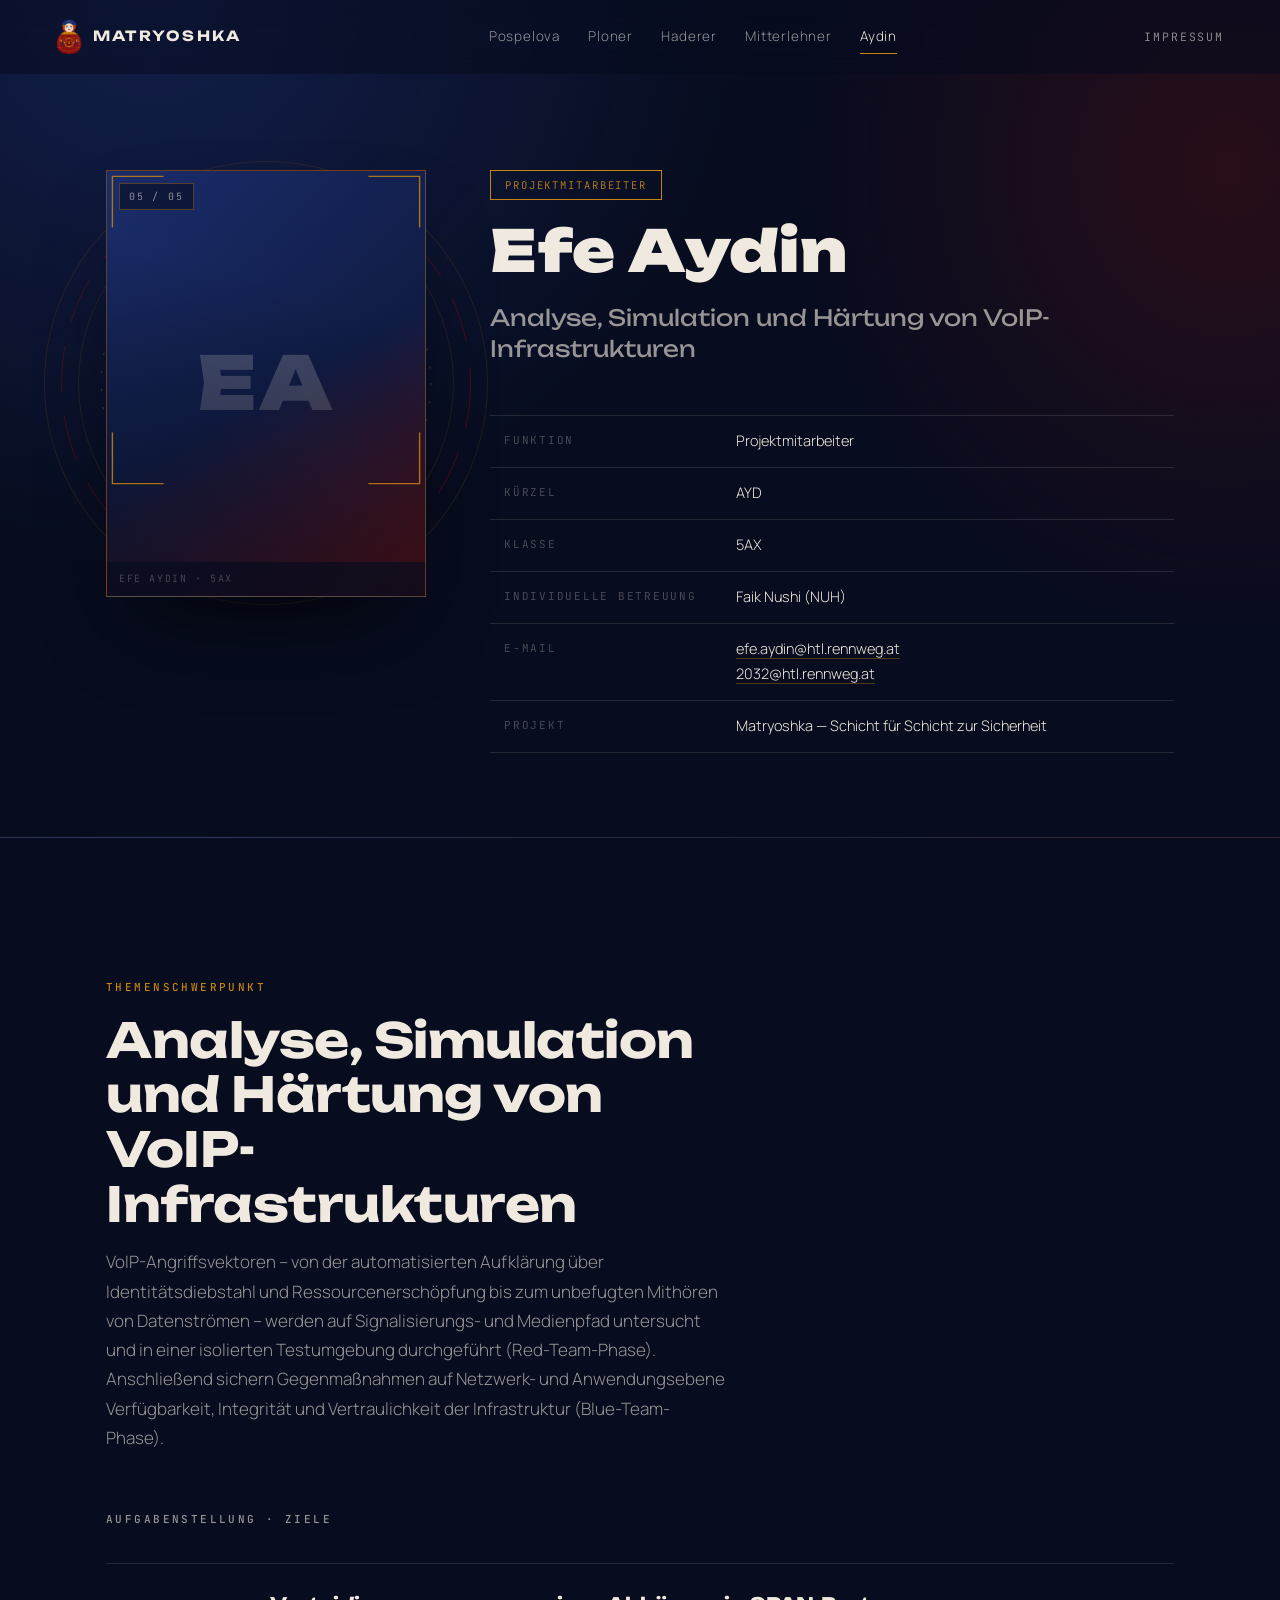
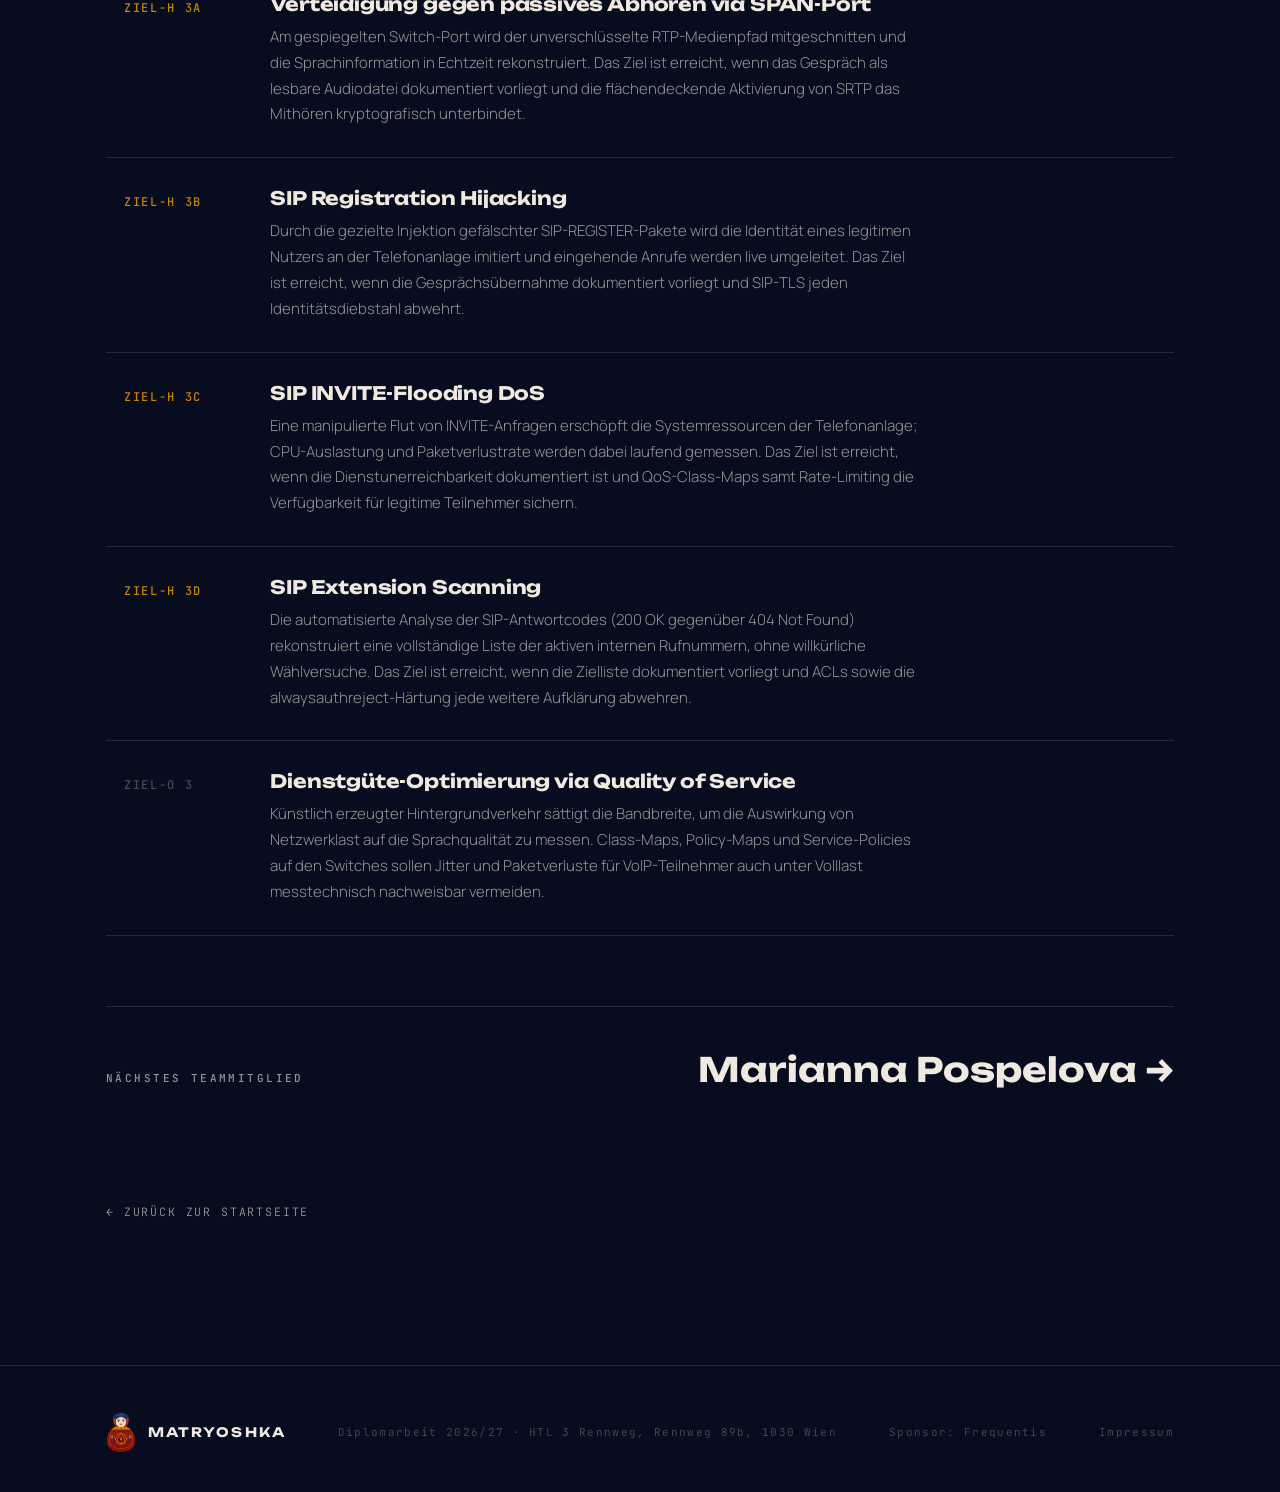
==== aydin/index.html @ a0eaccab "Push Webside" ====
<!DOCTYPE html>
<html lang="de">
<head>
<meta charset="UTF-8">
<meta name="viewport" content="width=device-width, initial-scale=1.0">
<title>Efe Aydin — Matryoshka</title>
<meta name="description" content="Efe Aydin, Projektmitarbeiter der Diplomarbeit Matryoshka: Analyse, Simulation und Härtung von VoIP-Infrastrukturen.">
<link rel="icon" href="../assets/logo-mark.png" type="image/png">
<link rel="preconnect" href="https://fonts.googleapis.com">
<link rel="preconnect" href="https://fonts.gstatic.com" crossorigin>
<link href="https://fonts.googleapis.com/css2?family=Unbounded:wght@400;700;900&family=Manrope:wght@300;400;600&family=JetBrains+Mono:wght@400;500&display=swap" rel="stylesheet">
<link rel="stylesheet" href="../css/style.css">
</head>
<body>

<a class="skip-link" href="#inhalt">Zum Inhalt springen</a>

<header class="topbar">
  <a class="brand" href="../index.html">
    <img src="../assets/logo-mark.png" alt="Logo Matryoshka">
    <span class="brand-name">Matryoshka</span>
  </a>
  <nav class="team-nav" aria-label="Projektteam">
    <a href="../pospelova/index.html">Pospelova</a>
    <a href="../ploner/index.html">Ploner</a>
    <a href="../haderer/index.html">Haderer</a>
    <a href="../mitterlehner/index.html">Mitterlehner</a>
    <a href="../aydin/index.html" aria-current="page">Aydin</a>
  </nav>
  <a class="imprint-link" href="../impressum/index.html">Impressum</a>
</header>

<main id="inhalt">

  <!-- ============ Person ============ -->
  <section class="person-hero">
    <div class="container person-grid">

      <div class="portrait-buehne">
        <svg class="portrait-ringe" viewBox="0 0 400 400" aria-hidden="true" focusable="false">
          <g stroke="#c58312" stroke-opacity="0.2">
            <circle cx="200" cy="200" r="120" stroke-width="1"/>
            <circle cx="200" cy="200" r="165" stroke-width="1"/>
            <circle cx="200" cy="200" r="195" stroke-width="1"/>
          </g>
          <g class="ring-spin">
            <circle cx="200" cy="200" r="145" stroke="#c58312" stroke-opacity="0.55" stroke-width="1" stroke-dasharray="2 14"/>
          </g>
          <g class="ring-spin ring-spin--rueck">
            <circle cx="200" cy="200" r="180" stroke="#8a120f" stroke-opacity="0.6" stroke-width="1" stroke-dasharray="40 22"/>
          </g>
        </svg>

        <figure class="portrait">
          <span class="portrait-marke" aria-hidden="true">05 / 05</span>
          <span class="initialen" aria-hidden="true">EA</span>
          <img src="Foto.jpeg" alt="Portrait von Efe Aydin"
               onerror="this.remove()">
          <svg class="portrait-ecken" viewBox="0 0 100 100" preserveAspectRatio="none" aria-hidden="true" focusable="false">
            <path d="M2,18 V2 H18"/>
            <path d="M82,2 H98 V18"/>
            <path d="M2,82 V98 H18"/>
            <path d="M98,82 V98 H82"/>
          </svg>
          <figcaption>Efe Aydin · 5AX</figcaption>
        </figure>
      </div>

      <div class="person-kopf">
        <span class="person-rolle">Projektmitarbeiter</span>
        <h1>Efe Aydin</h1>
        <p class="person-schwerpunkt">Analyse, Simulation und Härtung von VoIP-Infrastrukturen</p>

        <dl class="datenblatt">
          <div class="datenblatt-zeile"><dt>Funktion</dt><dd>Projektmitarbeiter</dd></div>
          <div class="datenblatt-zeile"><dt>Kürzel</dt><dd>AYD</dd></div>
          <div class="datenblatt-zeile"><dt>Klasse</dt><dd>5AX</dd></div>
          <div class="datenblatt-zeile"><dt>Individuelle Betreuung</dt><dd>Faik Nushi (NUH)</dd></div>
          <div class="datenblatt-zeile"><dt>E-Mail</dt><dd>
            <a href="mailto:efe.aydin@htl.rennweg.at">efe.aydin@htl.rennweg.at</a><br>
            <a href="mailto:2032@htl.rennweg.at">2032@htl.rennweg.at</a>
          </dd></div>
          <div class="datenblatt-zeile"><dt>Projekt</dt><dd>Matryoshka — Schicht für Schicht zur Sicherheit</dd></div>
        </dl>
      </div>

    </div>
  </section>

  <!-- ============ Aufgabenbereich ============ -->
  <section class="section">
    <div class="container">
      <div class="section-kopf reveal">
        <span class="label">Themenschwerpunkt</span>
        <h2>Analyse, Simulation und Härtung von VoIP-Infrastrukturen</h2>
        <p>VoIP-Angriffsvektoren – von der automatisierten Aufklärung über Identitätsdiebstahl und Ressourcenerschöpfung bis zum unbefugten Mithören von Datenströmen – werden auf Signalisierungs- und Medienpfad untersucht und in einer isolierten Testumgebung durchgeführt (Red-Team-Phase). Anschließend sichern Gegenmaßnahmen auf Netzwerk- und Anwendungsebene Verfügbarkeit, Integrität und Vertraulichkeit der Infrastruktur (Blue-Team-Phase).</p>
      </div>

      <div class="section-kopf reveal" style="margin-bottom:34px">
        <span class="label label--still">Aufgabenstellung · Ziele</span>
      </div>

      <div class="schichten">
        <article class="schicht reveal">
          <span class="schicht-kennung">ZIEL-H 3A</span>
          <div>
            <h3>Verteidigung gegen passives Abhören via SPAN-Port</h3>
            <p>Am gespiegelten Switch-Port wird der unverschlüsselte RTP-Medienpfad mitgeschnitten und die Sprachinformation in Echtzeit rekonstruiert. Das Ziel ist erreicht, wenn das Gespräch als lesbare Audiodatei dokumentiert vorliegt und die flächendeckende Aktivierung von SRTP das Mithören kryptografisch unterbindet.</p>
          </div>
        </article>
        <article class="schicht reveal">
          <span class="schicht-kennung">ZIEL-H 3B</span>
          <div>
            <h3>SIP Registration Hijacking</h3>
            <p>Durch die gezielte Injektion gefälschter SIP-REGISTER-Pakete wird die Identität eines legitimen Nutzers an der Telefonanlage imitiert und eingehende Anrufe werden live umgeleitet. Das Ziel ist erreicht, wenn die Gesprächsübernahme dokumentiert vorliegt und SIP-TLS jeden Identitätsdiebstahl abwehrt.</p>
          </div>
        </article>
        <article class="schicht reveal">
          <span class="schicht-kennung">ZIEL-H 3C</span>
          <div>
            <h3>SIP INVITE-Flooding DoS</h3>
            <p>Eine manipulierte Flut von INVITE-Anfragen erschöpft die Systemressourcen der Telefonanlage; CPU-Auslastung und Paketverlustrate werden dabei laufend gemessen. Das Ziel ist erreicht, wenn die Dienstunerreichbarkeit dokumentiert ist und QoS-Class-Maps samt Rate-Limiting die Verfügbarkeit für legitime Teilnehmer sichern.</p>
          </div>
        </article>
        <article class="schicht reveal">
          <span class="schicht-kennung">ZIEL-H 3D</span>
          <div>
            <h3>SIP Extension Scanning</h3>
            <p>Die automatisierte Analyse der SIP-Antwortcodes (200 OK gegenüber 404 Not Found) rekonstruiert eine vollständige Liste der aktiven internen Rufnummern, ohne willkürliche Wählversuche. Das Ziel ist erreicht, wenn die Zielliste dokumentiert vorliegt und ACLs sowie die alwaysauthreject-Härtung jede weitere Aufklärung abwehren.</p>
          </div>
        </article>
        <article class="schicht schicht--optional reveal">
          <span class="schicht-kennung">ZIEL-O 3</span>
          <div>
            <h3>Dienstgüte-Optimierung via Quality of Service</h3>
            <p>Künstlich erzeugter Hintergrundverkehr sättigt die Bandbreite, um die Auswirkung von Netzwerklast auf die Sprachqualität zu messen. Class-Maps, Policy-Maps und Service-Policies auf den Switches sollen Jitter und Paketverluste für VoIP-Teilnehmer auch unter Volllast messtechnisch nachweisbar vermeiden.</p>
          </div>
        </article>
      </div>

      <a class="naechste" href="../pospelova/index.html">
        <span class="label label--still">Nächstes Teammitglied</span>
        <span class="name">Marianna Pospelova →</span>
      </a>

      <a class="zurueck" href="../index.html">← Zurück zur Startseite</a>
    </div>
  </section>

</main>

<!-- ============ Fußzeile ============ -->
<footer class="footer">
  <div class="container footer-inner">
    <div class="footer-marke">
      <img src="../assets/logo-mark.png" alt="">
      <span>Matryoshka</span>
    </div>
    <p>Diplomarbeit 2026/27 · HTL 3 Rennweg, Rennweg 89b, 1030 Wien</p>
    <p class="footer-sponsor">Sponsor: <a href="https://www.frequentis.com/de" target="_blank" rel="noopener">Frequentis</a></p>
    <p><a href="../impressum/index.html">Impressum</a></p>
  </div>
</footer>

<script src="../js/main.js"></script>
</body>
</html>
---- css/style.css ----
/* ============================================================
   MATRYOSHKA — Schicht für Schicht zur Sicherheit
   Diplomarbeit HTL 3 Rennweg · 2026/27
   Zentrales Stylesheet
   ============================================================ */

/* ---------- 1. Design Tokens ---------------------------------- */
:root {
  /* Farben laut Vorgabe */
  --blau:        #1c2e6f;
  --rot:         #8a120f;
  --gold:        #c58312;   /* NUR für Akzente */

  /* Abstufungen (aus den Grundfarben abgeleitet) */
  --blau-tief:   #101c45;
  --nacht:       #070c1e;
  --nacht-2:     #0b1330;
  --rot-tief:    #5c0b09;

  /* Neutrale Töne */
  --bone:        #efe9df;
  --bone-dim:    rgba(239, 233, 223, 0.62);
  --bone-faint:  rgba(239, 233, 223, 0.28);
  --linie:       rgba(239, 233, 223, 0.12);
  --gold-linie:  rgba(197, 131, 18, 0.38);

  /* Typografie */
  --display: "Unbounded", "Trebuchet MS", sans-serif;
  --body:    "Manrope", "Segoe UI", system-ui, sans-serif;
  --mono:    "JetBrains Mono", "Consolas", monospace;

  /* Raster */
  --breite:  1180px;
  --rand:    clamp(20px, 5vw, 56px);
  --kopf-h:  74px;
}

/* ---------- 2. Basis ------------------------------------------ */
*, *::before, *::after { box-sizing: border-box; }

html { scroll-behavior: smooth; }

body {
  margin: 0;
  background: var(--nacht);
  color: var(--bone);
  font-family: var(--body);
  font-weight: 300;
  font-size: 17px;
  line-height: 1.72;
  -webkit-font-smoothing: antialiased;
  overflow-x: hidden;
}

img { max-width: 100%; display: block; }

figure { margin: 0; }

a { color: inherit; text-decoration: none; }

h1, h2, h3, h4 {
  font-family: var(--display);
  font-weight: 700;
  line-height: 1.14;
  margin: 0;
  letter-spacing: -0.01em;
}

p { margin: 0 0 1.1em; }
p:last-child { margin-bottom: 0; }

::selection { background: var(--gold); color: var(--nacht); }

:focus-visible {
  outline: 2px solid var(--gold);
  outline-offset: 3px;
  border-radius: 2px;
}

.container {
  width: 100%;
  max-width: var(--breite);
  margin-inline: auto;
  padding-inline: var(--rand);
}

.skip-link {
  position: absolute;
  left: -9999px;
  top: 0;
  background: var(--gold);
  color: var(--nacht);
  padding: 10px 18px;
  font-family: var(--mono);
  font-size: 12px;
  z-index: 999;
}
.skip-link:focus { left: 12px; top: 12px; }

/* Kleine Mono-Labels ("Eyebrows") */
.label {
  font-family: var(--mono);
  font-size: 11px;
  font-weight: 500;
  letter-spacing: 0.22em;
  text-transform: uppercase;
  color: var(--gold);
}
.label--still { color: var(--bone-dim); }

/* ---------- 3. Kopfzeile -------------------------------------- */
.topbar {
  position: fixed;
  inset: 0 0 auto 0;
  z-index: 100;
  height: var(--kopf-h);
  display: flex;
  align-items: center;
  gap: 24px;
  padding-inline: var(--rand);
  background: rgba(7, 12, 30, 0.55);
  backdrop-filter: blur(14px);
  -webkit-backdrop-filter: blur(14px);
  border-bottom: 1px solid transparent;
  transition: background 0.35s ease, border-color 0.35s ease;
}
.topbar.is-scrolled {
  background: rgba(7, 12, 30, 0.92);
  border-bottom-color: var(--linie);
}

.brand {
  display: flex;
  align-items: center;
  gap: 11px;
  flex-shrink: 0;
}
.brand img { width: 26px; height: auto; }
.brand-name {
  font-family: var(--display);
  font-weight: 700;
  font-size: 14px;
  letter-spacing: 0.16em;
  text-transform: uppercase;
}

.team-nav {
  display: flex;
  align-items: center;
  gap: clamp(10px, 2.2vw, 30px);
  margin-inline: auto;
  overflow-x: auto;
  scrollbar-width: none;
  -webkit-overflow-scrolling: touch;
}
.team-nav::-webkit-scrollbar { display: none; }

.team-nav a {
  position: relative;
  font-size: 13.5px;
  letter-spacing: 0.06em;
  color: var(--bone-dim);
  white-space: nowrap;
  padding: 6px 0;
  transition: color 0.25s ease;
}
.team-nav a::after {
  content: "";
  position: absolute;
  left: 0; right: 0; bottom: 0;
  height: 1px;
  background: var(--gold);
  transform: scaleX(0);
  transform-origin: left;
  transition: transform 0.3s ease;
}
.team-nav a:hover { color: var(--bone); }
.team-nav a:hover::after,
.team-nav a[aria-current="page"]::after { transform: scaleX(1); }
.team-nav a[aria-current="page"] { color: var(--bone); }

.imprint-link {
  flex-shrink: 0;
  font-family: var(--mono);
  font-size: 11.5px;
  letter-spacing: 0.16em;
  text-transform: uppercase;
  color: var(--bone-dim);
  transition: color 0.25s ease;
}
.imprint-link:hover,
.imprint-link[aria-current="page"] { color: var(--gold); }

/* ---------- 4. Startseite: Hero ------------------------------- */
.hero {
  position: relative;
  min-height: 100svh;
  display: grid;
  place-items: center;
  text-align: center;
  padding: calc(var(--kopf-h) + 40px) var(--rand) clamp(120px, 17vh, 180px);
  overflow: hidden;
  background:
    radial-gradient(60% 55% at 50% 42%, rgba(28, 46, 111, 0.62) 0%, rgba(7, 12, 30, 0) 70%),
    radial-gradient(38% 34% at 50% 62%, rgba(138, 18, 15, 0.34) 0%, rgba(7, 12, 30, 0) 72%),
    var(--nacht);
}

/* Signatur: konzentrische Schichten hinter dem Logo */
.hero-rings {
  position: absolute;
  top: 50%; left: 50%;
  width: min(150vh, 165vw);
  aspect-ratio: 1;
  transform: translate(-50%, -50%);
  pointer-events: none;
  opacity: 0.5;
}
.hero-rings circle { fill: none; }
.ring-spin {
  transform-origin: 50% 50%;
  animation: spin 120s linear infinite;
}
.ring-spin--rueck { animation-duration: 190s; animation-direction: reverse; }
@keyframes spin { to { transform: rotate(360deg); } }

.hero-inner {
  position: relative;
  z-index: 2;
  display: grid;
  justify-items: center;
  gap: 26px;
}

.hero-logo {
  width: clamp(190px, 30vh, 330px);
  filter: drop-shadow(0 26px 60px rgba(0, 0, 0, 0.6));
  animation: rise 1.1s cubic-bezier(0.2, 0.8, 0.25, 1) both;
}

.hero-title {
  font-size: clamp(1.95rem, 9.6vw, 7.4rem);
  font-weight: 900;
  letter-spacing: 0.06em;
  margin: 0;
  overflow-wrap: anywhere;
  animation: rise 1.1s 0.12s cubic-bezier(0.2, 0.8, 0.25, 1) both;
}
.hero-title span { color: var(--gold); }

.hero-claim {
  font-size: clamp(0.95rem, 2.2vw, 1.3rem);
  font-weight: 300;
  letter-spacing: 0.2em;
  text-transform: uppercase;
  color: var(--bone-dim);
  max-width: 42ch;
  animation: rise 1.1s 0.22s cubic-bezier(0.2, 0.8, 0.25, 1) both;
}

.hero-meta {
  display: flex;
  flex-wrap: wrap;
  justify-content: center;
  gap: 10px 22px;
  margin-top: 6px;
  animation: rise 1.1s 0.32s cubic-bezier(0.2, 0.8, 0.25, 1) both;
}
.hero-meta span {
  font-family: var(--mono);
  font-size: 11px;
  letter-spacing: 0.18em;
  text-transform: uppercase;
  color: var(--bone-faint);
}

@keyframes rise {
  from { opacity: 0; transform: translateY(26px); }
  to   { opacity: 1; transform: none; }
}

.scroll-hint {
  position: absolute;
  bottom: 30px; left: 50%;
  transform: translateX(-50%);
  z-index: 2;
  display: grid;
  justify-items: center;
  gap: 10px;
  font-family: var(--mono);
  font-size: 10px;
  letter-spacing: 0.24em;
  text-transform: uppercase;
  color: var(--bone-faint);
}
.scroll-hint i {
  display: block;
  width: 1px; height: 44px;
  background: linear-gradient(var(--gold), transparent);
}

/* ---------- 5. Abschnitte ------------------------------------- */
.section { padding: clamp(70px, 11vw, 140px) 0; }
.section--rand { border-top: 1px solid var(--linie); }

.section-kopf {
  display: grid;
  gap: 16px;
  max-width: 62ch;
  margin-bottom: clamp(34px, 5vw, 58px);
}
.section-kopf h2 { font-size: clamp(1.7rem, 4.4vw, 3rem); }
.section-kopf p { color: var(--bone-dim); }

/* ---------- 6. Big Picture ------------------------------------ */
.bigpicture-rahmen {
  position: relative;
  border: 1px solid var(--gold-linie);
  background: #020b16;
  overflow: hidden;
  box-shadow: 0 40px 90px rgba(0, 0, 0, 0.55);
}
.bigpicture-rahmen::before,
.bigpicture-rahmen::after {
  content: "";
  position: absolute;
  width: 14px; height: 14px;
  border: 1px solid var(--gold);
  z-index: 3;
  pointer-events: none;
}
.bigpicture-rahmen::before { top: -1px; left: -1px; border-right: 0; border-bottom: 0; }
.bigpicture-rahmen::after  { bottom: -1px; right: -1px; border-left: 0; border-top: 0; }

.bigpicture-rahmen iframe {
  display: block;
  width: 100%;
  height: clamp(480px, 80vh, 860px);
  border: 0;
}

.bigpicture-fuss {
  display: flex;
  flex-wrap: wrap;
  align-items: center;
  justify-content: space-between;
  gap: 14px;
  margin-top: 18px;
}
.bigpicture-fuss p {
  margin: 0;
  font-size: 14px;
  color: var(--bone-dim);
  max-width: 62ch;
}

.btn {
  display: inline-flex;
  align-items: center;
  gap: 10px;
  padding: 12px 22px;
  border: 1px solid var(--gold);
  color: var(--gold);
  font-family: var(--mono);
  font-size: 11.5px;
  letter-spacing: 0.16em;
  text-transform: uppercase;
  transition: background 0.28s ease, color 0.28s ease;
}
.btn:hover { background: var(--gold); color: var(--nacht); }

/* ---------- 7. Teamübersicht (Startseite) --------------------- */
.team-grid {
  display: grid;
  grid-template-columns: repeat(auto-fit, minmax(210px, 1fr));
  gap: 1px;
  background: var(--linie);
  border: 1px solid var(--linie);
}
.team-karte {
  position: relative;
  display: grid;
  gap: 8px;
  padding: 30px 26px 34px;
  background: var(--nacht);
  transition: background 0.3s ease;
}
.team-karte::after {
  content: "";
  position: absolute;
  left: 0; right: 0; bottom: 0;
  height: 2px;
  background: var(--gold);
  transform: scaleX(0);
  transform-origin: left;
  transition: transform 0.35s ease;
}
.team-karte:hover { background: var(--blau-tief); }
.team-karte:hover::after { transform: scaleX(1); }
.team-karte .rolle {
  font-family: var(--mono);
  font-size: 10.5px;
  letter-spacing: 0.18em;
  text-transform: uppercase;
  color: var(--bone-faint);
}
.team-karte .name {
  font-family: var(--display);
  font-weight: 700;
  font-size: 1.12rem;
  line-height: 1.25;
}
.team-karte .thema { font-size: 14px; color: var(--bone-dim); line-height: 1.5; }

/* ---------- 8. Personenseiten --------------------------------- */
.person-hero {
  padding: calc(var(--kopf-h) + clamp(50px, 9vw, 96px)) 0 clamp(46px, 7vw, 84px);
  background:
    radial-gradient(70% 100% at 12% 0%, rgba(28, 46, 111, 0.55) 0%, rgba(7, 12, 30, 0) 68%),
    radial-gradient(48% 80% at 96% 20%, rgba(138, 18, 15, 0.26) 0%, rgba(7, 12, 30, 0) 70%);
  border-bottom: 1px solid var(--linie);
}

.person-grid {
  display: grid;
  grid-template-columns: 320px minmax(0, 1fr);
  gap: clamp(30px, 5vw, 68px);
  align-items: start;
}

/* Bühne: Portrait plus rotierende Signatur-Ringe dahinter */
.portrait-buehne {
  position: relative;
  width: 100%;
}
.portrait-buehne::before {
  content: "";
  position: absolute;
  top: 50%; left: 50%;
  width: 74%;
  aspect-ratio: 1;
  transform: translate(-50%, -50%);
  background: radial-gradient(circle, rgba(197, 131, 18, 0.24) 0%, rgba(197, 131, 18, 0) 72%);
  filter: blur(22px);
  z-index: 0;
}
.portrait-ringe {
  position: absolute;
  top: 50%; left: 50%;
  width: 142%;
  aspect-ratio: 1;
  transform: translate(-50%, -50%);
  pointer-events: none;
  opacity: 0.6;
  z-index: 0;
}
.portrait-ringe circle { fill: none; }

.portrait {
  position: relative;
  z-index: 1;
  width: 100%;
  aspect-ratio: 3 / 4;
  border: 1px solid var(--gold-linie);
  background:
    linear-gradient(150deg, var(--blau) 0%, var(--blau-tief) 52%, var(--rot-tief) 100%);
  display: grid;
  place-items: center;
  overflow: hidden;
  box-shadow: 0 44px 90px -34px rgba(0, 0, 0, 0.75);
}
.portrait img {
  position: absolute;
  inset: 0;
  width: 100%; height: 100%;
  object-fit: cover;
}
.portrait::after {
  content: "";
  position: absolute;
  inset: 0;
  background: linear-gradient(195deg, rgba(7, 12, 30, 0.12) 0%, rgba(7, 12, 30, 0) 30%, rgba(7, 12, 30, 0.55) 100%);
  pointer-events: none;
}
.portrait .initialen {
  font-family: var(--display);
  font-weight: 900;
  font-size: clamp(3rem, 8vw, 4.6rem);
  letter-spacing: 0.04em;
  color: rgba(239, 233, 223, 0.22);
}
.portrait-ecken {
  position: absolute;
  inset: -1px;
  z-index: 3;
  pointer-events: none;
}
.portrait-ecken path {
  fill: none;
  stroke: var(--gold);
  stroke-width: 1.4;
  opacity: 0.85;
  vector-effect: non-scaling-stroke;
}
.portrait-marke {
  position: absolute;
  top: 12px; left: 12px;
  z-index: 3;
  font-family: var(--mono);
  font-size: 10px;
  letter-spacing: 0.18em;
  color: var(--bone-dim);
  background: rgba(7, 12, 30, 0.6);
  border: 1px solid var(--gold-linie);
  padding: 4px 9px;
}
.portrait figcaption {
  position: absolute;
  left: 0; right: 0; bottom: 0;
  z-index: 3;
  padding: 8px 12px;
  font-family: var(--mono);
  font-size: 10px;
  letter-spacing: 0.16em;
  text-transform: uppercase;
  color: var(--bone-faint);
  background: rgba(7, 12, 30, 0.72);
}

.person-kopf { display: grid; gap: 18px; }
.person-kopf h1 {
  font-size: clamp(2rem, 6vw, 3.6rem);
  font-weight: 900;
  letter-spacing: 0.01em;
}
.person-rolle {
  display: inline-block;
  justify-self: start;
  padding: 5px 14px;
  border: 1px solid var(--gold);
  color: var(--gold);
  font-family: var(--mono);
  font-size: 10.5px;
  letter-spacing: 0.18em;
  text-transform: uppercase;
}
.person-schwerpunkt {
  font-family: var(--display);
  font-weight: 400;
  font-size: clamp(1.05rem, 2.4vw, 1.4rem);
  line-height: 1.4;
  color: var(--bone-dim);
}

.datenblatt {
  margin: 8px 0 0;
  border-top: 1px solid var(--linie);
  font-size: 14.5px;
}
.datenblatt-zeile {
  position: relative;
  display: grid;
  grid-template-columns: minmax(140px, 200px) minmax(0, 1fr);
  gap: clamp(14px, 3vw, 32px);
  padding: 13px 4px 13px 14px;
  border-bottom: 1px solid var(--linie);
  transition: background 0.3s ease, padding-left 0.3s ease;
}
.datenblatt-zeile:hover { background: rgba(28, 46, 111, 0.18); padding-left: 22px; }
.datenblatt-zeile::before {
  content: "";
  position: absolute;
  left: 0; top: 0; bottom: -1px;
  width: 2px;
  background: var(--gold);
  transform: scaleY(0);
  transform-origin: top;
  transition: transform 0.3s ease;
}
.datenblatt-zeile:hover::before { transform: scaleY(1); }
.datenblatt dt {
  font-family: var(--mono);
  font-weight: 400;
  font-size: 11px;
  letter-spacing: 0.16em;
  text-transform: uppercase;
  color: var(--bone-faint);
  padding-top: 2px;
}
.datenblatt dd {
  margin: 0;
  min-width: 0;
  overflow-wrap: anywhere;
  color: var(--bone);
}
.datenblatt dd a { border-bottom: 1px solid var(--gold-linie); }
.datenblatt dd a:hover { color: var(--gold); }

/* Aufgaben — gestapelte "Schichten" */
.schichten { display: grid; gap: 0; border-top: 1px solid var(--linie); }

.schicht {
  position: relative;
  display: grid;
  grid-template-columns: 108px 1fr;
  gap: clamp(14px, 3vw, 40px);
  padding: 30px 0 30px clamp(0px, 1.4vw, 18px);
  border-bottom: 1px solid var(--linie);
  transition: padding-left 0.35s ease, background 0.35s ease;
}
.schicht:hover { padding-left: clamp(10px, 2.6vw, 34px); background: rgba(28, 46, 111, 0.18); }
.schicht::before {
  content: "";
  position: absolute;
  left: 0; top: 0; bottom: -1px;
  width: 2px;
  background: var(--gold);
  transform: scaleY(0);
  transform-origin: top;
  transition: transform 0.35s ease;
}
.schicht:hover::before { transform: scaleY(1); }

.schicht-kennung {
  font-family: var(--mono);
  font-size: 12px;
  font-weight: 500;
  letter-spacing: 0.14em;
  color: var(--gold);
  padding-top: 4px;
}
.schicht h3 { font-size: 1.16rem; font-weight: 700; margin-bottom: 9px; }
.schicht h3, .schicht p { max-width: 72ch; }
.schicht p { font-size: 15px; color: var(--bone-dim); margin: 0; }
.schicht--optional .schicht-kennung { color: var(--bone-faint); }

.zurueck {
  display: inline-flex;
  align-items: center;
  gap: 9px;
  margin-top: clamp(40px, 6vw, 70px);
  font-family: var(--mono);
  font-size: 11.5px;
  letter-spacing: 0.16em;
  text-transform: uppercase;
  color: var(--bone-dim);
}
.zurueck:hover { color: var(--gold); }

/* Nächste Person */
.naechste {
  display: flex;
  align-items: baseline;
  justify-content: space-between;
  flex-wrap: wrap;
  gap: 12px;
  padding: 34px 0;
  border-top: 1px solid var(--linie);
  margin-top: clamp(40px, 6vw, 70px);
}
.naechste .name {
  font-family: var(--display);
  font-weight: 700;
  font-size: clamp(1.3rem, 4vw, 2.1rem);
}
.naechste:hover .name { color: var(--gold); }

/* ---------- 9. Impressum -------------------------------------- */
.doc-hero {
  padding: calc(var(--kopf-h) + clamp(50px, 9vw, 92px)) 0 clamp(30px, 5vw, 52px);
  background: radial-gradient(65% 100% at 15% 0%, rgba(28, 46, 111, 0.5) 0%, rgba(7, 12, 30, 0) 70%);
  border-bottom: 1px solid var(--linie);
}
.doc-hero h1 { font-size: clamp(2rem, 6vw, 3.4rem); font-weight: 900; margin-top: 14px; }

.section--doc { padding-top: clamp(26px, 4vw, 48px); }
.doc { padding-bottom: clamp(50px, 8vw, 96px); }
.doc-block > * { max-width: 74ch; }
.doc-block { padding: 34px 0; border-bottom: 1px solid var(--linie); }
.doc-block:last-child { border-bottom: 0; }
.doc-block h2 {
  font-size: 1.18rem;
  margin-bottom: 14px;
  padding-left: 14px;
  border-left: 2px solid var(--gold);
}
.doc-block p, .doc-block li { color: var(--bone-dim); font-size: 15.5px; }
.doc-block ul { margin: 0 0 1em; padding-left: 20px; }
.doc-block li { margin-bottom: 6px; }
.doc-block a { border-bottom: 1px solid var(--gold-linie); }
.doc-block a:hover { color: var(--gold); }
.doc-block strong { color: var(--bone); font-weight: 600; }

.hinweis {
  margin-top: 10px;
  padding: 16px 18px;
  border: 1px dashed var(--gold-linie);
  font-size: 14px;
  color: var(--bone-dim);
}

/* ---------- 10. Fußzeile -------------------------------------- */
.footer {
  border-top: 1px solid var(--linie);
  padding: 46px 0 40px;
  background: var(--nacht);
}
.footer-inner {
  display: flex;
  flex-wrap: wrap;
  align-items: center;
  justify-content: space-between;
  gap: 18px;
}
.footer-marke { display: flex; align-items: center; gap: 12px; }
.footer-marke img { width: 30px; }
.footer-marke span {
  font-family: var(--display);
  font-weight: 700;
  font-size: 13px;
  letter-spacing: 0.16em;
  text-transform: uppercase;
}
.footer p {
  margin: 0;
  font-family: var(--mono);
  font-size: 11px;
  letter-spacing: 0.12em;
  color: var(--bone-faint);
}
.footer a:hover { color: var(--gold); }

/* ---------- 11. Einblenden beim Scrollen ---------------------- */
.reveal {
  opacity: 0;
  transform: translateY(30px);
  transition: opacity 0.7s ease, transform 0.7s cubic-bezier(0.2, 0.8, 0.25, 1);
}
.reveal.is-sichtbar { opacity: 1; transform: none; }

/* ---------- 12. Responsiv ------------------------------------- */
@media (max-width: 900px) {
  .person-grid { grid-template-columns: 1fr; }
  .portrait-buehne { max-width: 300px; margin-inline: auto; }
  .schicht { grid-template-columns: 1fr; gap: 6px; }
  .schicht-kennung { padding-top: 0; }
}

@media (max-width: 480px) {
  .datenblatt-zeile { grid-template-columns: 1fr; gap: 4px; }
}

@media (max-width: 720px) {
  :root { --kopf-h: 64px; }
  body { font-size: 16px; }
  .topbar { gap: 14px; }
  .brand-name { display: none; }
  .team-nav {
    margin-inline: 0;
    justify-content: flex-start;
    padding-right: 16px;
    -webkit-mask-image: linear-gradient(90deg, #000 82%, transparent 100%);
    mask-image: linear-gradient(90deg, #000 82%, transparent 100%);
  }
  .team-nav a { font-size: 12.5px; }
  .imprint-link { font-size: 10px; letter-spacing: 0.1em; }
  .bigpicture-rahmen iframe { height: 66vh; min-height: 420px; }
  .scroll-hint { display: none; }
}

/* ---------- 13. Reduzierte Bewegung --------------------------- */
@media (prefers-reduced-motion: reduce) {
  html { scroll-behavior: auto; }
  *, *::before, *::after {
    animation-duration: 0.001ms !important;
    animation-iteration-count: 1 !important;
    transition-duration: 0.001ms !important;
  }
  .reveal { opacity: 1; transform: none; }
}
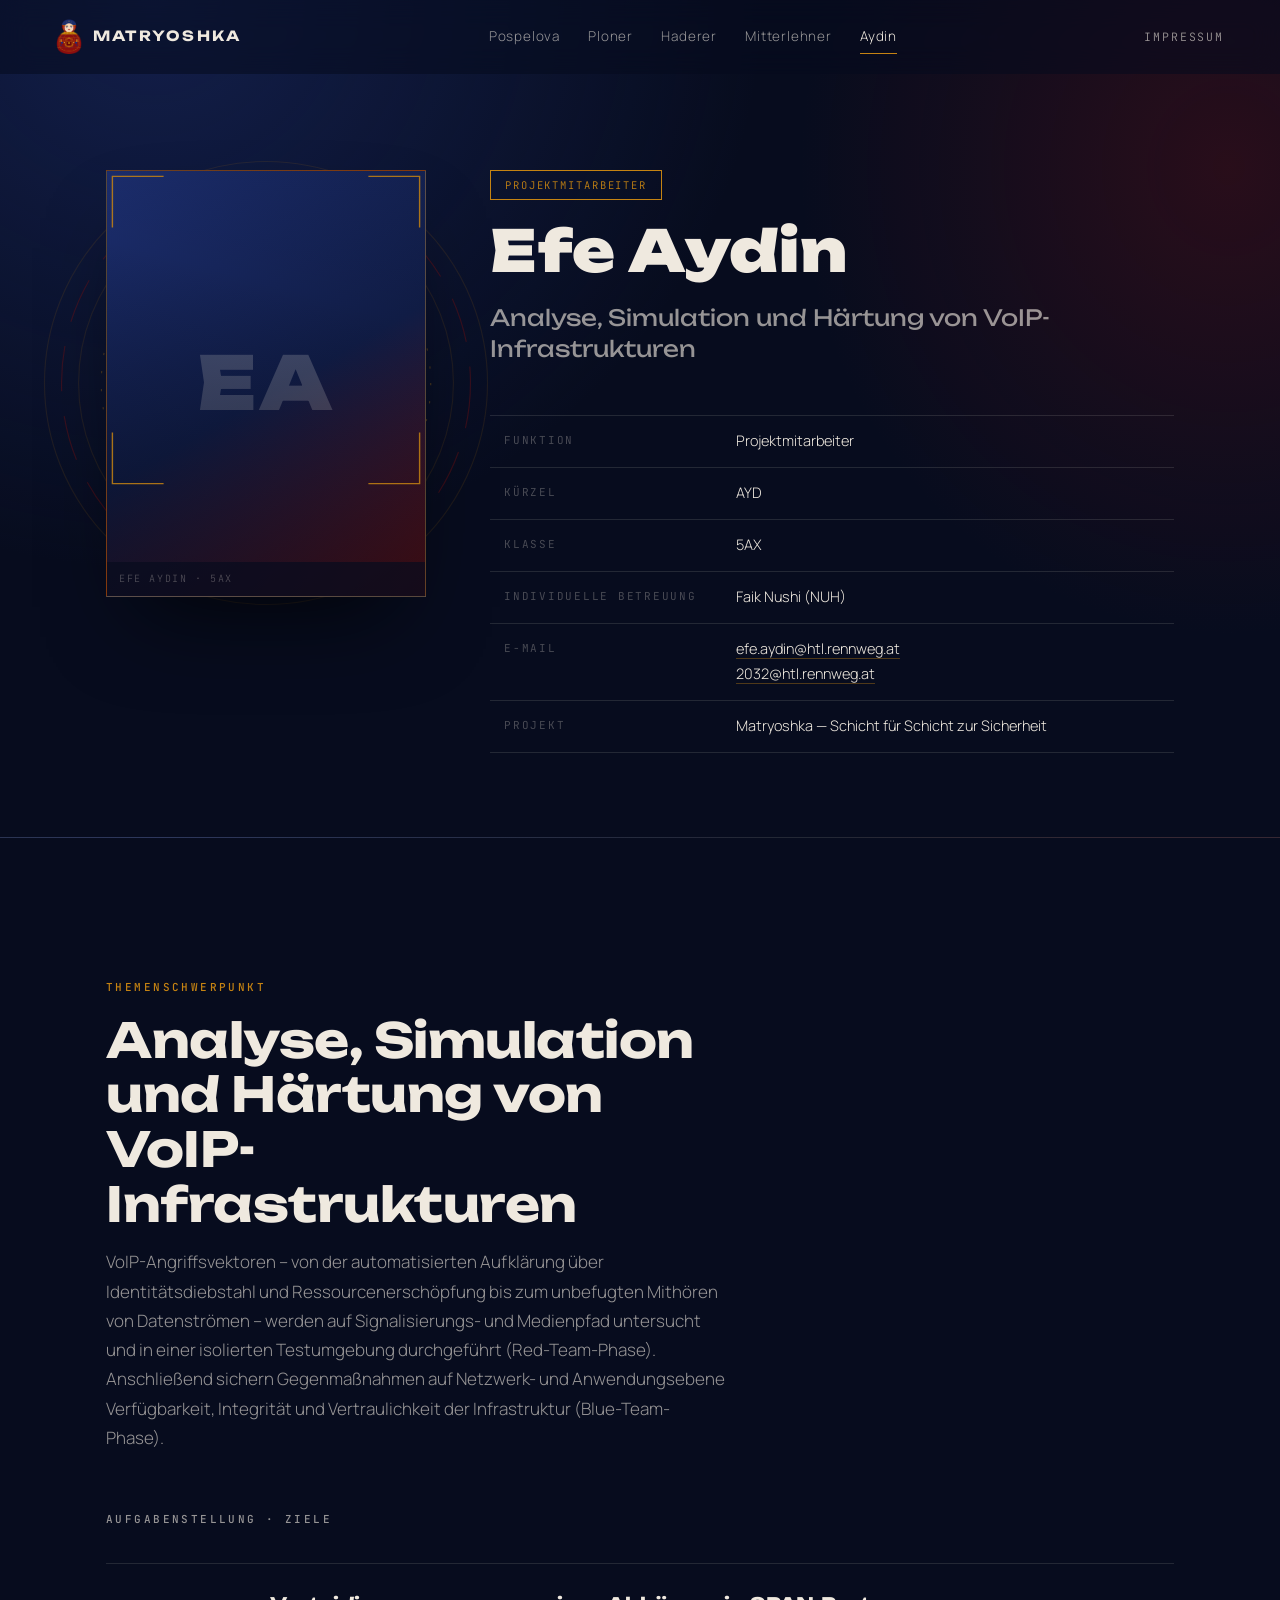
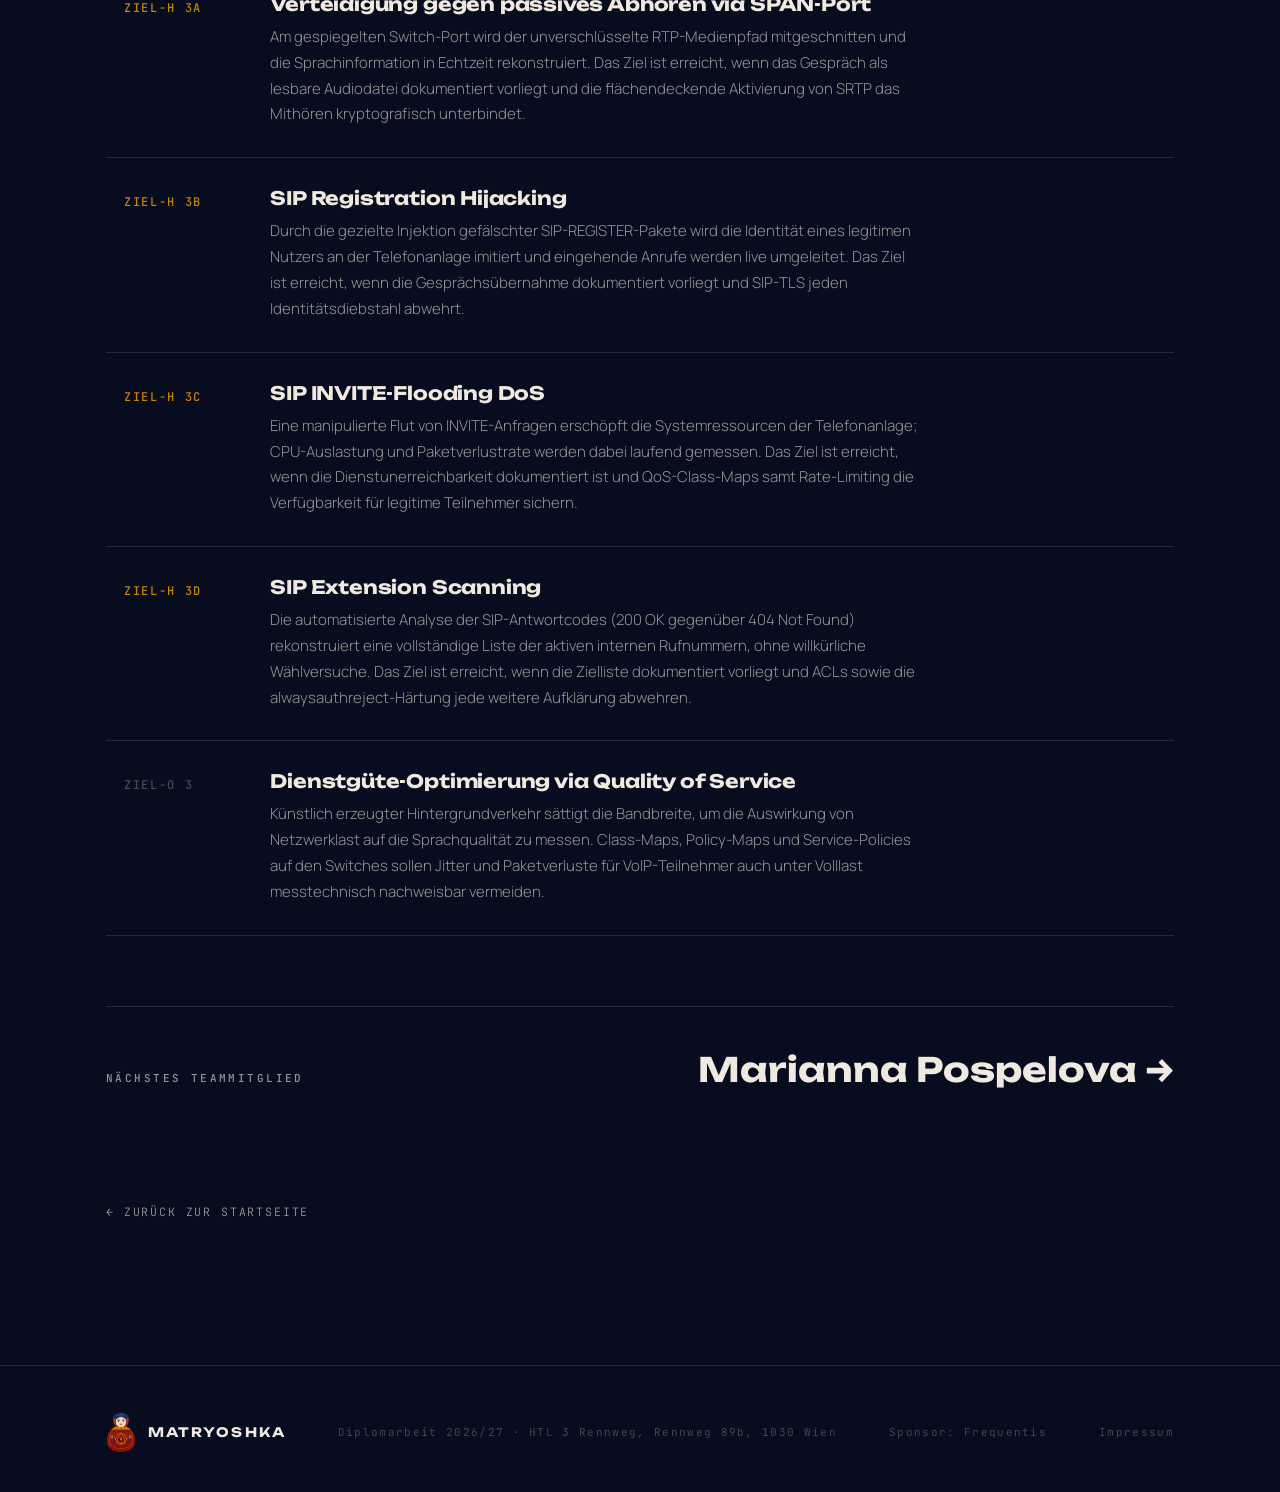
==== commit 92dc211e: "Matryoshka - 23_09 deleting counter" ====
--- a/aydin/index.html
+++ b/aydin/index.html
@@ -51,10 +51,8 @@
           </g>
         </svg>
 
-        <figure class="portrait">
-          <span class="portrait-marke" aria-hidden="true">05 / 05</span>
-          <span class="initialen" aria-hidden="true">EA</span>
-          <img src="Foto.jpeg" alt="Portrait von Efe Aydin"
+        <figure class="portrait">          <span class="initialen" aria-hidden="true">EA</span>
+          <img src="../assets/img/aydin.jpeg" alt="Portrait von Efe Aydin"
                onerror="this.remove()">
           <svg class="portrait-ecken" viewBox="0 0 100 100" preserveAspectRatio="none" aria-hidden="true" focusable="false">
             <path d="M2,18 V2 H18"/>
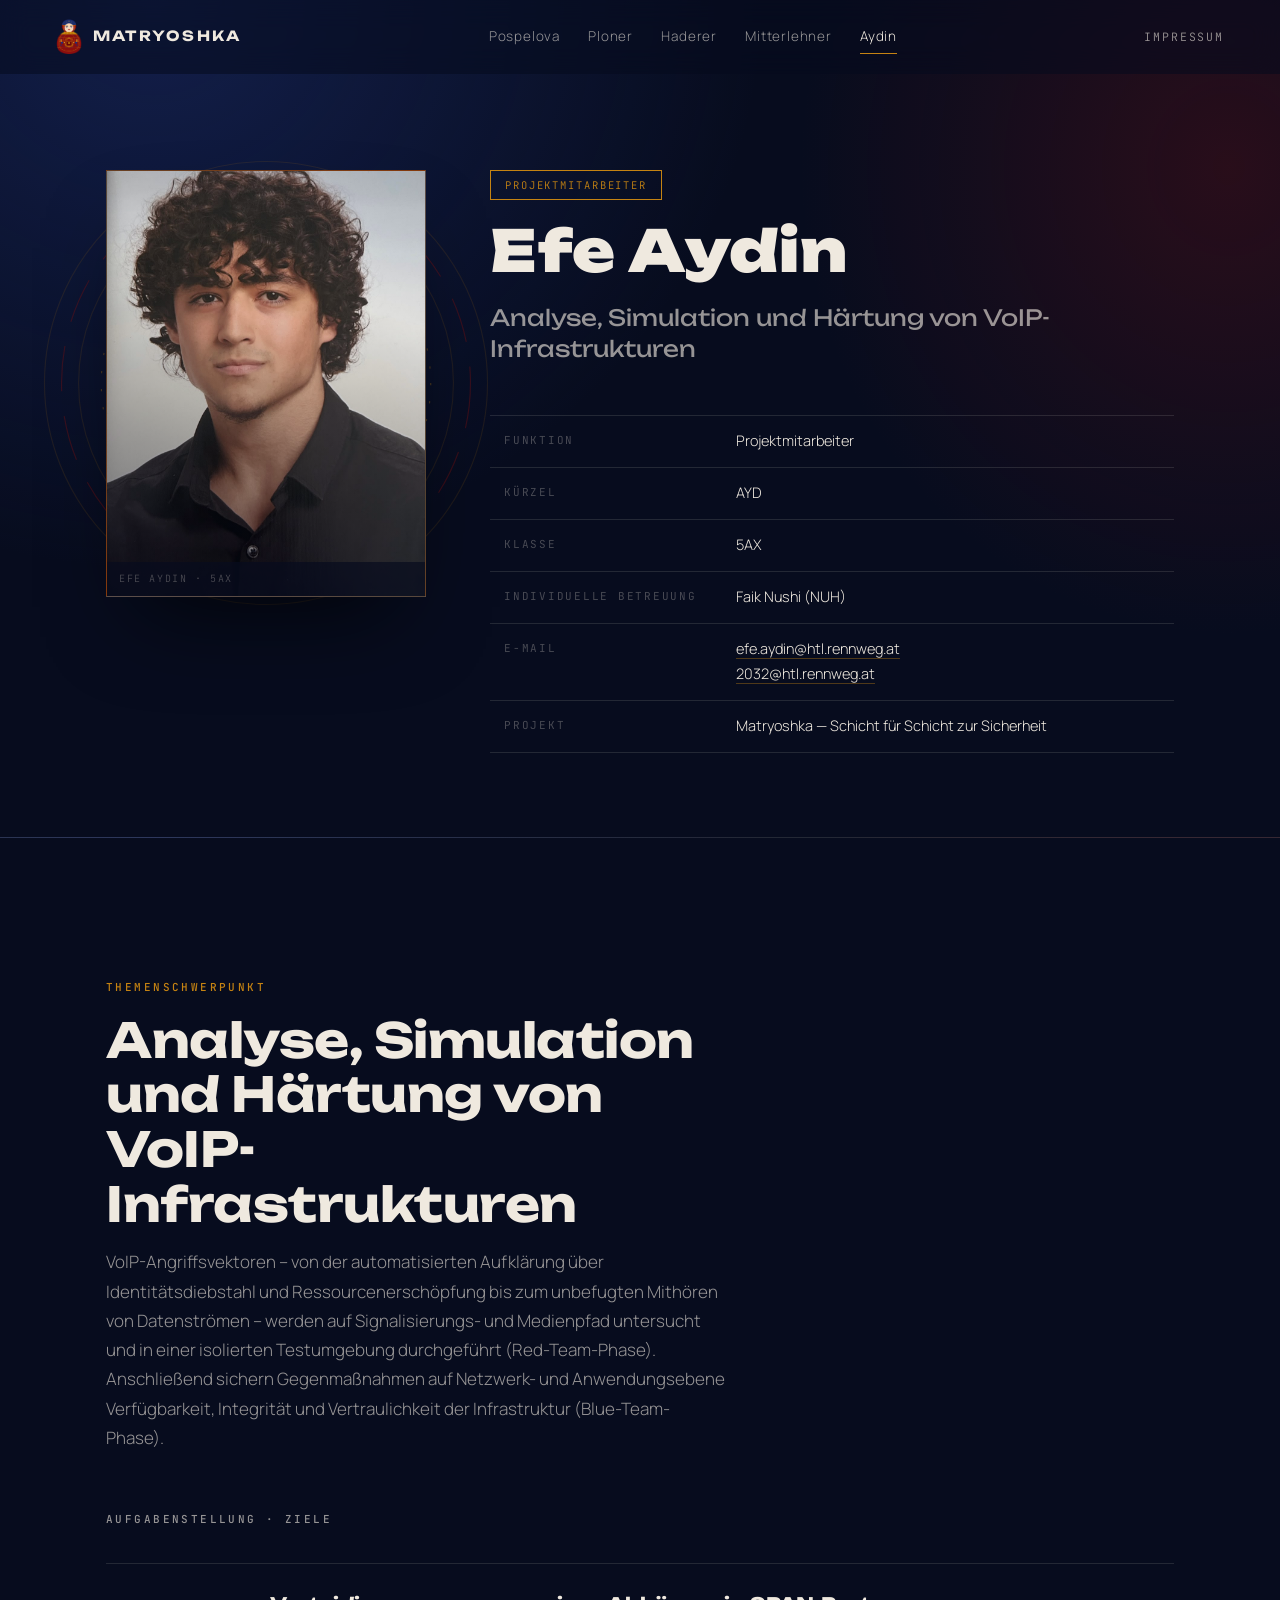
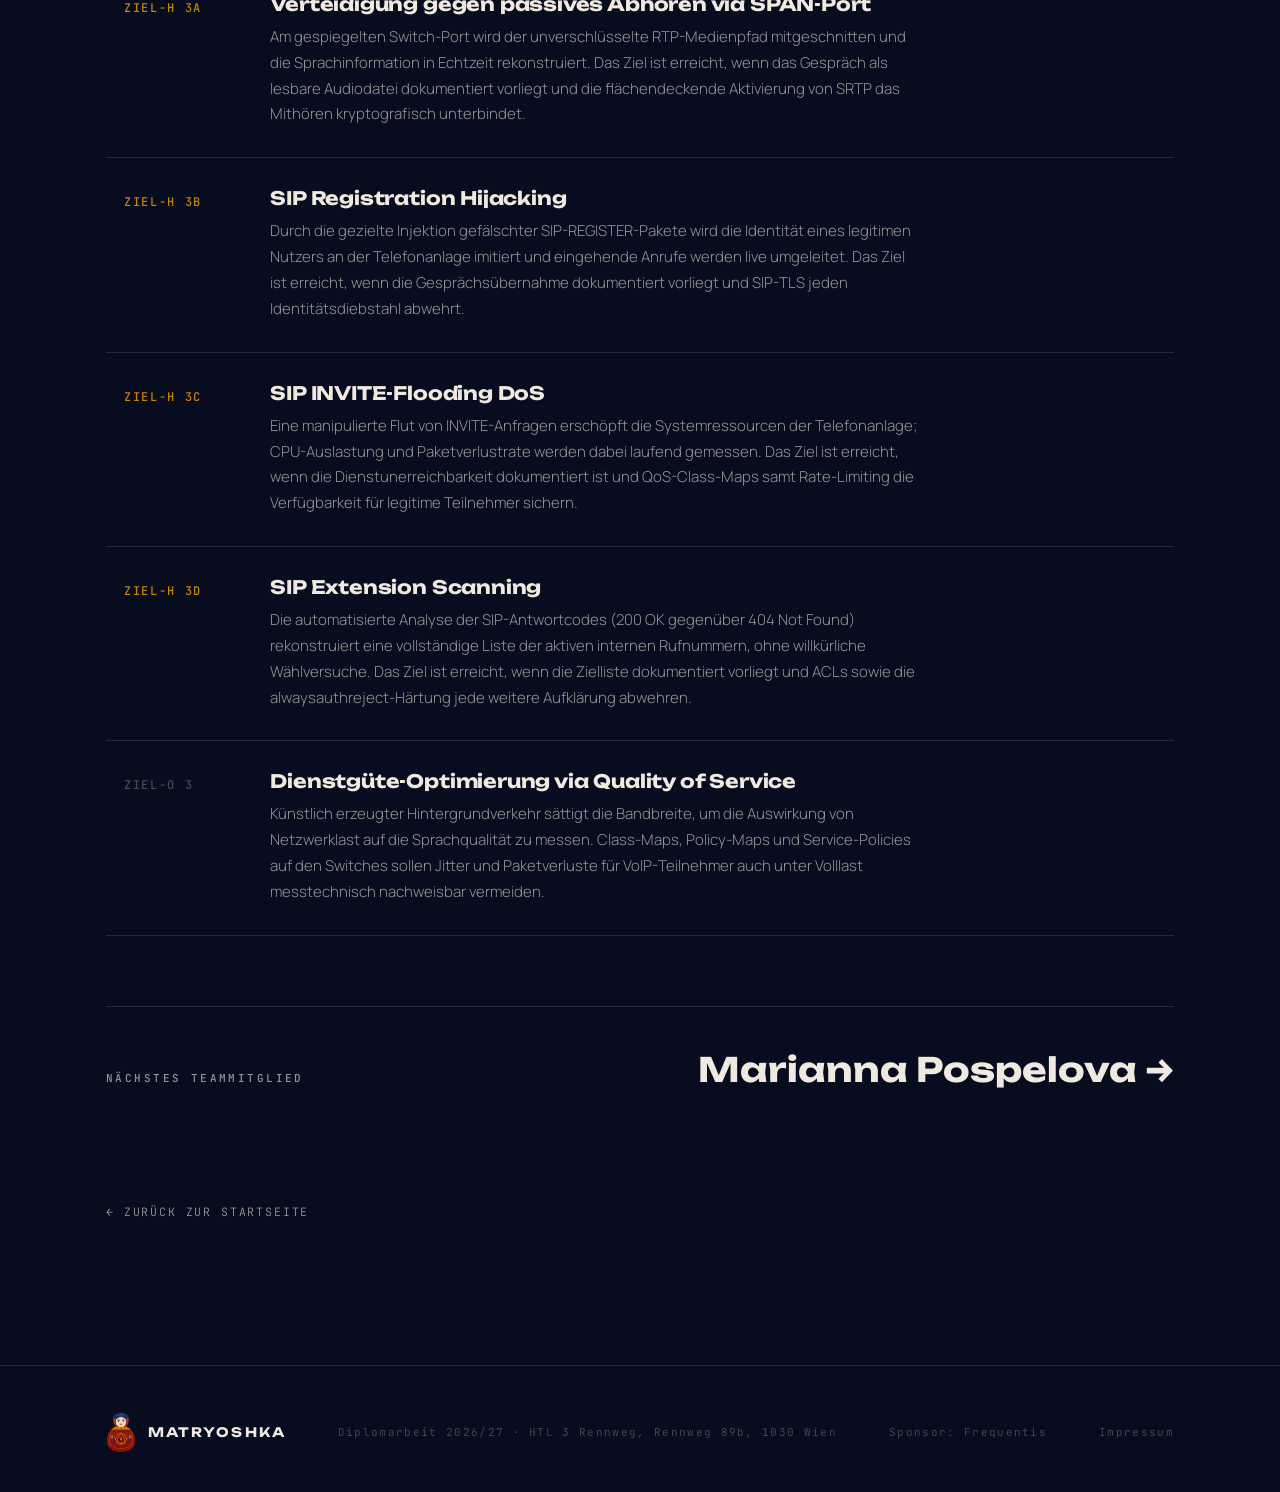
==== commit feabb1d6: "Matryoshka - 06_11 photo upload + delete frame" ====
--- a/aydin/index.html
+++ b/aydin/index.html
@@ -54,12 +54,6 @@
         <figure class="portrait">          <span class="initialen" aria-hidden="true">EA</span>
           <img src="../assets/img/aydin.jpeg" alt="Portrait von Efe Aydin"
                onerror="this.remove()">
-          <svg class="portrait-ecken" viewBox="0 0 100 100" preserveAspectRatio="none" aria-hidden="true" focusable="false">
-            <path d="M2,18 V2 H18"/>
-            <path d="M82,2 H98 V18"/>
-            <path d="M2,82 V98 H18"/>
-            <path d="M98,82 V98 H82"/>
-          </svg>
           <figcaption>Efe Aydin · 5AX</figcaption>
         </figure>
       </div>
--- a/css/style.css
+++ b/css/style.css
@@ -370,6 +370,45 @@
 .btn:hover { background: var(--gold); color: var(--nacht); }
 
 /* ---------- 7. Teamübersicht (Startseite) --------------------- */
+.team-foto {
+  position: relative;
+  margin: 0 0 clamp(34px, 5vw, 58px);
+  border: 1px solid var(--gold-linie);
+  background: #020b16;
+}
+.team-foto::before,
+.team-foto::after {
+  content: "";
+  position: absolute;
+  width: 14px; height: 14px;
+  border: 1px solid var(--gold);
+  z-index: 3;
+  pointer-events: none;
+}
+.team-foto::before { top: -1px; left: -1px; border-right: 0; border-bottom: 0; }
+.team-foto::after  { bottom: -1px; right: -1px; border-left: 0; border-top: 0; }
+.team-foto img {
+  display: block;
+  width: 100%;
+  aspect-ratio: 2 / 1;
+  object-fit: cover;
+  object-position: top center;
+}
+.team-foto figcaption {
+  padding: 14px 18px;
+  border-top: 1px solid var(--linie);
+  font-family: var(--mono);
+  font-size: 11px;
+  letter-spacing: 0.14em;
+  text-transform: uppercase;
+  color: var(--bone-faint);
+}
+.team-foto .foto-hinweis {
+  text-transform: none;
+  letter-spacing: normal;
+  opacity: 0.7;
+}
+
 .team-grid {
   display: grid;
   grid-template-columns: repeat(auto-fit, minmax(210px, 1fr));
@@ -488,19 +527,6 @@
   font-size: clamp(3rem, 8vw, 4.6rem);
   letter-spacing: 0.04em;
   color: rgba(239, 233, 223, 0.22);
-}
-.portrait-ecken {
-  position: absolute;
-  inset: -1px;
-  z-index: 3;
-  pointer-events: none;
-}
-.portrait-ecken path {
-  fill: none;
-  stroke: var(--gold);
-  stroke-width: 1.4;
-  opacity: 0.85;
-  vector-effect: non-scaling-stroke;
 }
 .portrait-marke {
   position: absolute;
@@ -664,6 +690,15 @@
   font-size: clamp(1.3rem, 4vw, 2.1rem);
 }
 .naechste:hover .name { color: var(--gold); }
+
+.partner-logo {
+  display: inline-block;
+  margin: 14px 0 18px;
+  padding: 14px 22px;
+  background: #fff;
+  border-radius: 6px;
+}
+.partner-logo img { display: block; height: 40px; width: auto; }
 
 /* ---------- 9. Impressum -------------------------------------- */
 .doc-hero {
